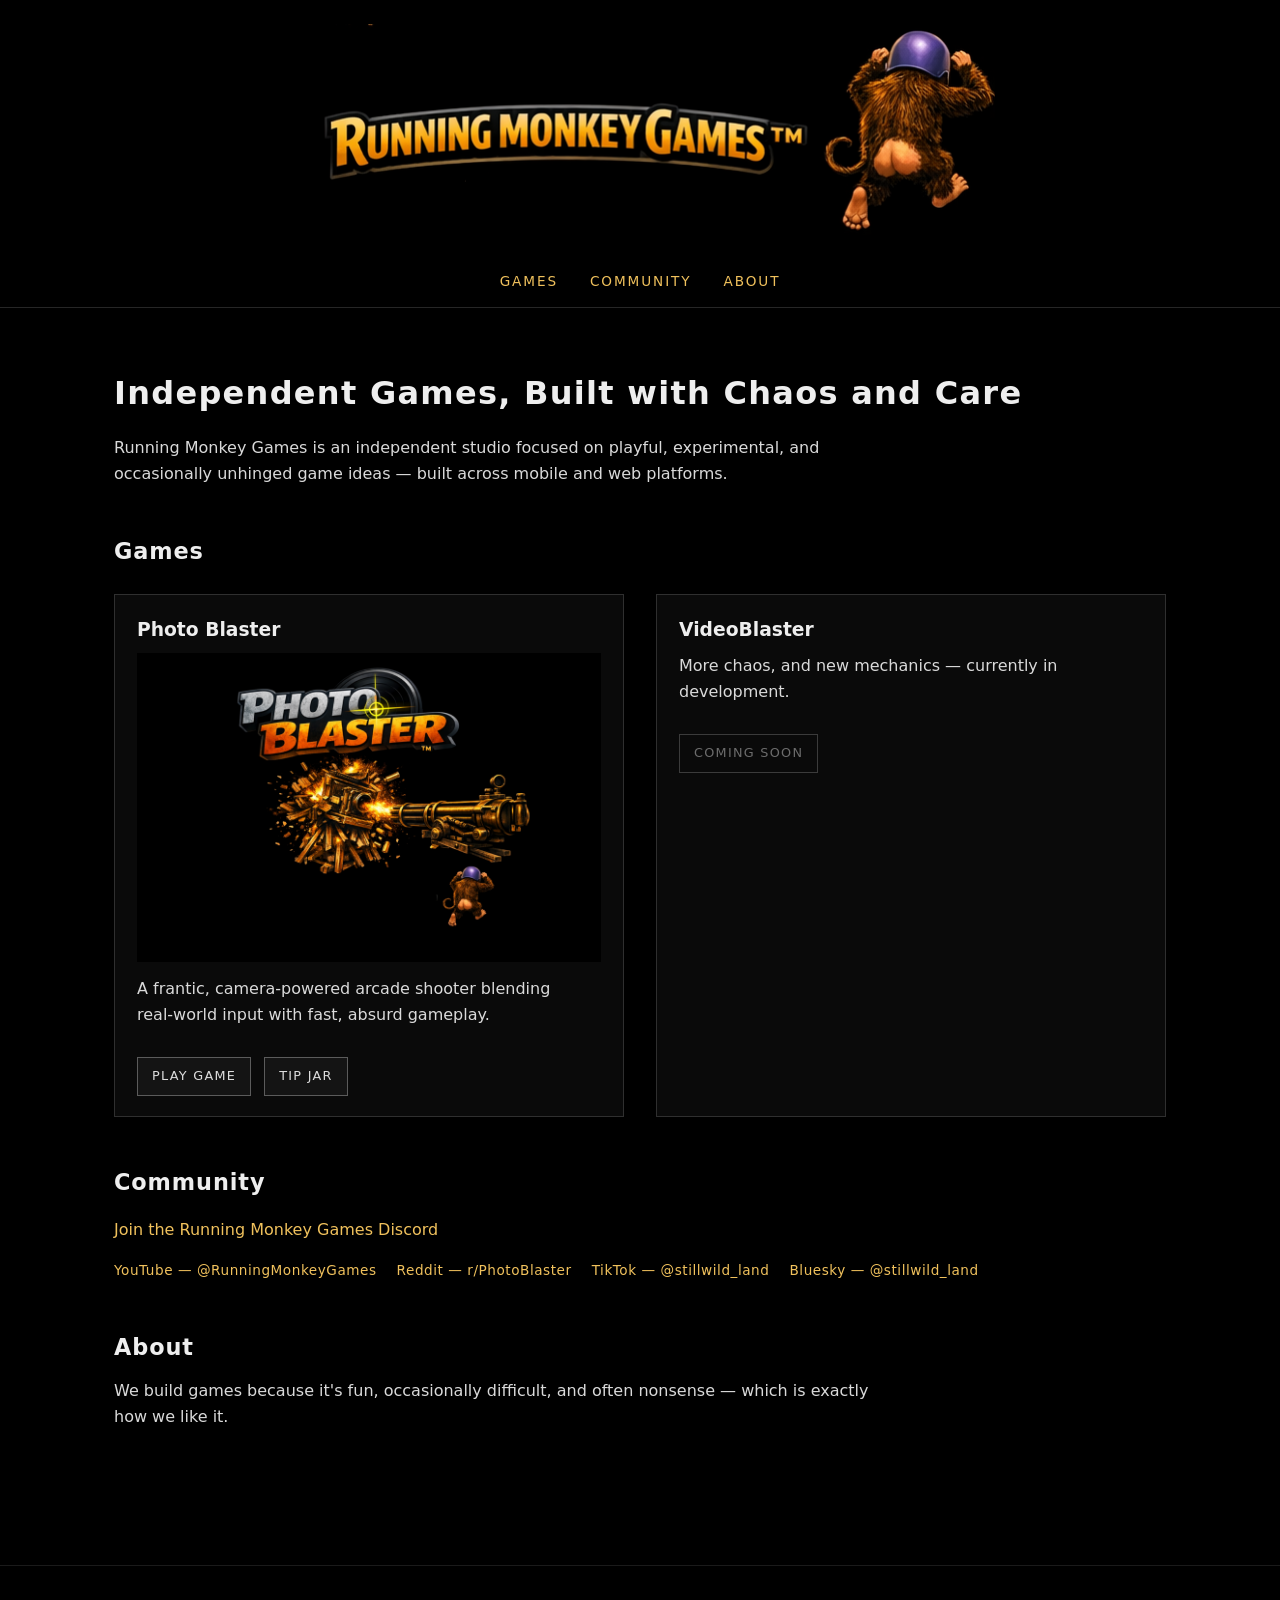
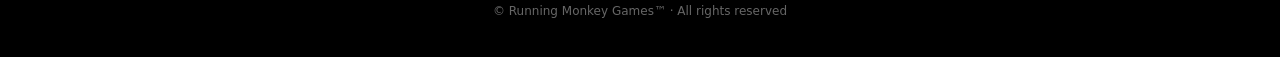
==== index.html @ 22b71bb3 "Update index.html" ====
<!DOCTYPE html>
<html lang="en">
<head>
  <meta charset="UTF-8">
  <title>Running Monkey Games</title>
  <meta name="viewport" content="width=device-width, initial-scale=1.0">

  <style>
    * {
      box-sizing: border-box;
      margin: 0;
      padding: 0;
    }

    body {
      background: #000;
      color: #eee;
      font-family: system-ui, Arial, sans-serif;
      line-height: 1.6;
    }

    a {
      color: #f0c15c;
      text-decoration: none;
    }

    a:hover {
      color: #ffd77f;
    }

    /* HEADER */
    header {
      display: flex;
      justify-content: center;
      padding: 24px 0 18px;
    }

    header img {
      max-width: 1200px;
      max-height: 220px;
      width: auto;
      height: auto;
      display: block;
    }

    /* NAV */
    nav {
      display: flex;
      justify-content: center;
      gap: 32px;
      padding: 14px 0;
      border-bottom: 1px solid rgba(255,255,255,0.15);
      font-size: 0.85rem;
      letter-spacing: 0.14em;
      text-transform: uppercase;
    }

    /* MAIN */
    main {
      max-width: 1100px;
      margin: 0 auto;
      padding: 60px 24px;
    }

    h1 {
      font-size: 2rem;
      margin-bottom: 16px;
      letter-spacing: 0.04em;
    }

    h2 {
      font-size: 1.4rem;
      margin-top: 48px;
      margin-bottom: 12px;
      letter-spacing: 0.04em;
    }

    p {
      max-width: 760px;
      color: rgba(255,255,255,0.85);
      margin-bottom: 16px;
    }

    /* GAME CARDS */
    .games {
      display: grid;
      grid-template-columns: repeat(auto-fit, minmax(260px, 1fr));
      gap: 32px;
      margin-top: 24px;
    }

    .card {
      border: 1px solid rgba(255,255,255,0.15);
      padding: 20px 22px;
      background: rgba(255,255,255,0.04);
    }

    .card h3 {
      margin-bottom: 8px;
    }

    /* GAME TITLE IMAGE */
    .card-title-img {
      width: 100%;
      height: auto;
      display: block;
      margin-bottom: 14px;
    }

    /* PLAY BUTTON */
    .play-btn {
      display: inline-flex;
      align-items: center;
      gap: 10px;
      padding: 10px 16px;
      margin-top: 14px;
      border: 1px solid rgba(255,255,255,0.45);
      background: rgba(255,255,255,0.06);
      color: #ffd77f;
      font-size: 0.85rem;
      letter-spacing: 0.1em;
      text-transform: uppercase;
      transition: background 0.2s, border-color 0.2s;
    }

    .play-btn:hover {
      background: rgba(255,255,255,0.12);
      border-color: rgba(255,215,120,0.8);
    }

    /* VIEW GAME PAGE BUTTON */
    .page-btn {
      display: inline-block;
      padding: 8px 14px;
      margin-top: 14px;
      margin-right: 8px;
      border: 1px solid rgba(255,255,255,0.3);
      background: rgba(255,255,255,0.04);
      color: #ddd;
      font-size: 0.8rem;
      letter-spacing: 0.1em;
      text-transform: uppercase;
      transition: background 0.2s;
    }

    .page-btn:hover {
      background: rgba(255,255,255,0.1);
      color: #fff;
    }

    /* COMING SOON TAG */
    .coming-soon {
      display: inline-block;
      padding: 8px 14px;
      margin-top: 14px;
      border: 1px solid rgba(255,255,255,0.2);
      color: rgba(255,255,255,0.4);
      font-size: 0.8rem;
      letter-spacing: 0.1em;
      text-transform: uppercase;
    }

    /* SOCIAL LINKS */
    .socials {
      display: flex;
      flex-wrap: wrap;
      gap: 20px;
      margin-top: 18px;
    }

    .socials a {
      font-size: 0.85rem;
      letter-spacing: 0.04em;
    }

    footer {
      border-top: 1px solid rgba(255,255,255,0.1);
      text-align: center;
      padding: 36px 20px;
      font-size: 0.75rem;
      color: rgba(255,255,255,0.4);
      margin-top: 60px;
    }

    @media (max-width: 640px) {
      header img {
        max-height: 140px;
      }
      nav {
        flex-wrap: wrap;
        gap: 18px;
      }
    }
  </style>
</head>

<body>

<header>
  <img src="RMG-logo.png" alt="Running Monkey Games">
</header>

<nav>
  <a href="#games">Games</a>
  <a href="#community">Community</a>
  <a href="#about">About</a>
</nav>

<main>

  <h1>Independent Games, Built with Chaos and Care</h1>

  <p>
    Running Monkey Games is an independent studio focused on playful,
    experimental, and occasionally unhinged game ideas — built across
    mobile and web platforms.
  </p>

  <section id="games">
    <h2>Games</h2>

    <div class="games">

      <div class="card">
        <h3>Photo Blaster</h3>
        <img class="card-title-img" src="games/photoblaster/PB-title.png" alt="Photo Blaster">
        <p>
          A frantic, camera‑powered arcade shooter blending real‑world
          input with fast, absurd gameplay.
        </p>
        <a class="page-btn" href="games/photoblaster/index.html">Play Game</a>
        <a class="page-btn" href="buy/buy.html">Tip Jar</a>
      </div>

      <div class="card">
        <h3>VideoBlaster</h3>
        <p>
          More chaos, and new mechanics — currently in
          development.
        </p>
        <span class="coming-soon">Coming Soon</span>
      </div>

    </div>
  </section>

  <section id="community">
    <h2>Community</h2>
    <p>
       
    </p>
    <p>
      <a href="https://discord.gg/tvAQWqPv">Join the Running Monkey Games Discord</a>
    </p>
    <div class="socials">
      <a href="https://youtube.com/@RunningMonkeyGames">YouTube — @RunningMonkeyGames</a>
      <a href="https://reddit.com/r/PhotoBlaster">Reddit — r/PhotoBlaster</a>
      <a href="https://tiktok.com/@stillwild_land">TikTok — @stillwild_land</a>
      <a href="https://bsky.app/profile/stillwild_land">Bluesky — @stillwild_land</a>
    </div>
  </section>

  <section id="about">
    <h2>About</h2>
    <p>
      We build games because it's fun, occasionally difficult,
      and often nonsense — which is exactly how we like it.
    </p>
  </section>

</main>

<footer>
  © Running Monkey Games™ · All rights reserved
</footer>

</body>
</html>
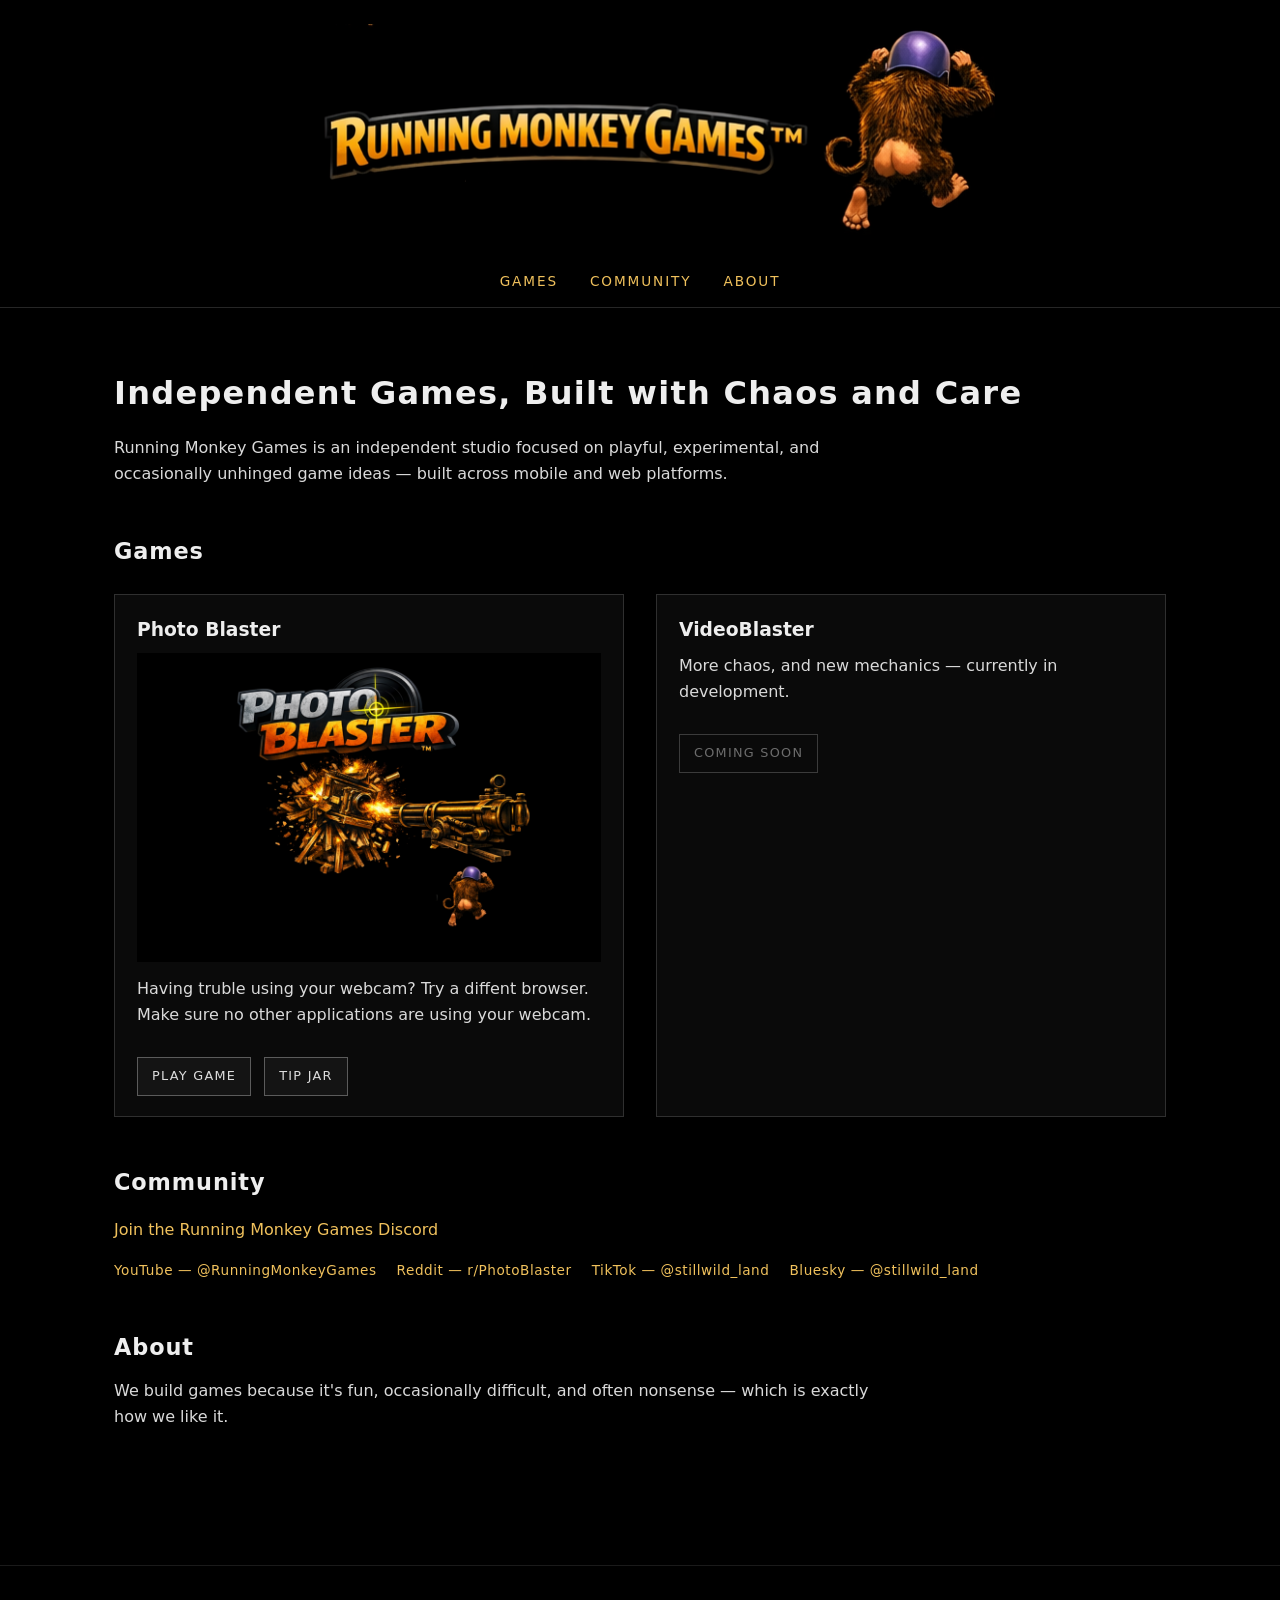
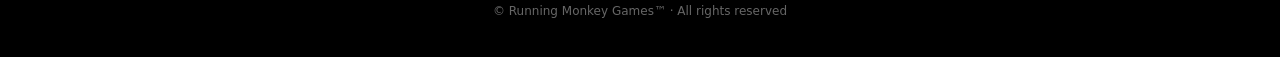
==== commit f30b7c7d: "Update index.html" ====
--- a/index.html
+++ b/index.html
@@ -225,8 +225,8 @@
         <h3>Photo Blaster</h3>
         <img class="card-title-img" src="games/photoblaster/PB-title.png" alt="Photo Blaster">
         <p>
-          A frantic, camera‑powered arcade shooter blending real‑world
-          input with fast, absurd gameplay.
+          Having truble using your webcam? Try a diffent browser.
+          Make sure no other applications are using your webcam.
         </p>
         <a class="page-btn" href="games/photoblaster/index.html">Play Game</a>
         <a class="page-btn" href="buy/buy.html">Tip Jar</a>
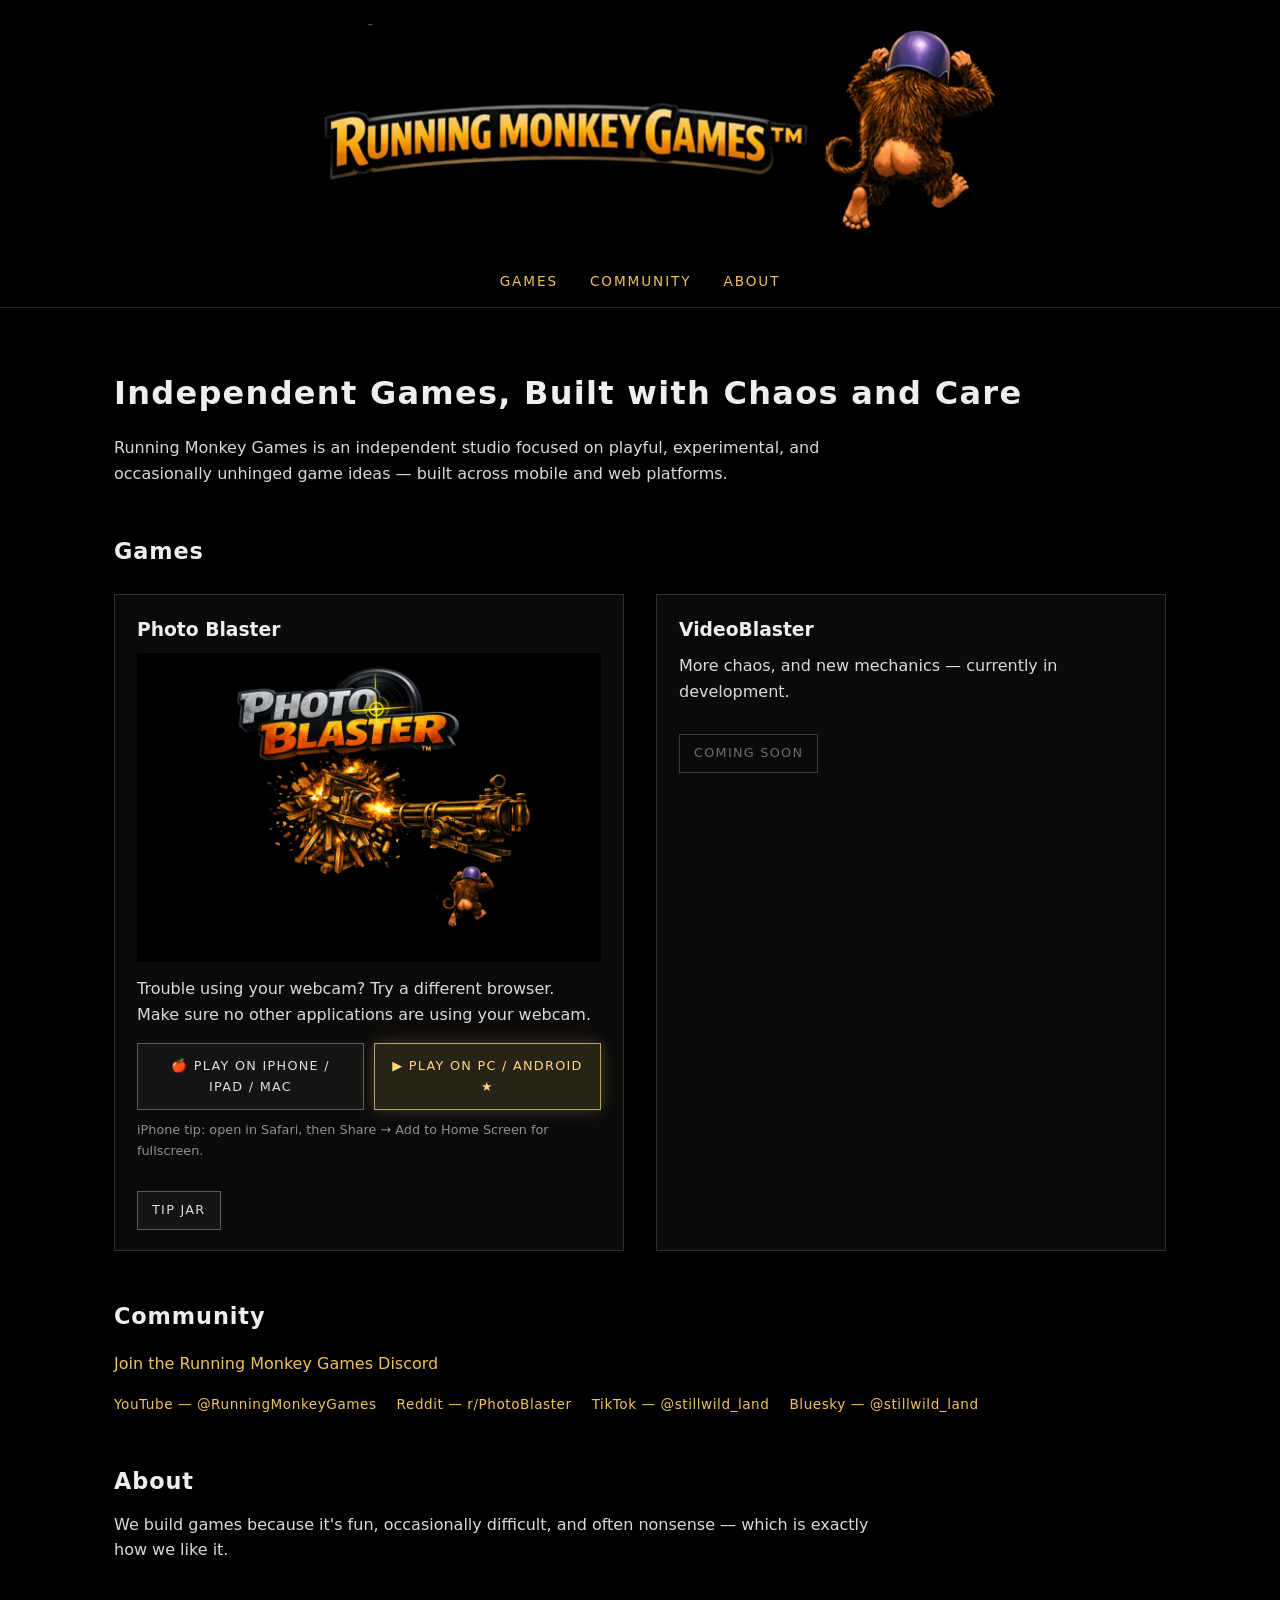
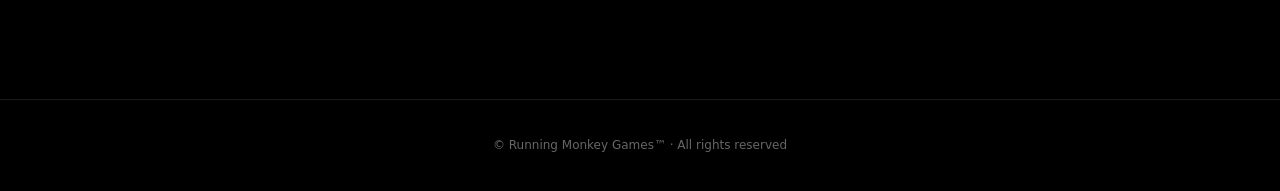
==== commit bb244334: "Add responsive play buttons for different platforms" ====
--- a/index.html
+++ b/index.html
@@ -55,9 +55,45 @@
       text-transform: uppercase;
     }
 
+    /* PAGE LAYOUT WRAPPER (main content + side ad rails) */
+    .page-body {
+      display: flex;
+      justify-content: center;
+      align-items: flex-start;
+      gap: 24px;
+      width: 100%;
+    }
+
+    /* SIDE AD RAILS */
+    .ad-rail {
+      flex: 0 0 300px;
+      width: 300px;
+      min-height: 600px;
+      display: none; /* hidden by default, shown at wide breakpoint below */
+      position: sticky;
+      top: 24px;
+      align-items: center;
+      justify-content: center;
+      border: 1px dashed rgba(255,255,255,0.15);
+      color: rgba(255,255,255,0.25);
+      font-size: 0.7rem;
+      letter-spacing: 0.08em;
+      text-transform: uppercase;
+      text-align: center;
+      padding: 8px;
+    }
+
+    /* Only show rails when there's enough room: main (1100) + padding + 2x300 + gaps */
+    @media (min-width: 1780px) {
+      .ad-rail {
+        display: flex;
+      }
+    }
+
     /* MAIN */
     main {
       max-width: 1100px;
+      width: 100%;
       margin: 0 auto;
       padding: 60px 24px;
     }
@@ -148,6 +184,38 @@
       color: #fff;
     }
 
+    /* PLATFORM PLAY BUTTONS (Apple / everyone else) */
+    .play-row {
+      display: flex;
+      flex-wrap: wrap;
+      gap: 10px;
+      margin-top: 14px;
+    }
+
+    .play-row .page-btn {
+      margin: 0;
+      flex: 1 1 160px;
+      text-align: center;
+      padding: 12px 14px;
+    }
+
+    .page-btn.primary {
+      color: #ffd77f;
+      border-color: rgba(255,215,120,0.7);
+      background: rgba(255,215,120,0.12);
+      box-shadow: 0 0 14px rgba(255,215,120,0.25);
+    }
+
+    .page-btn.primary::after {
+      content: " \2605";
+    }
+
+    .play-note {
+      font-size: 0.8rem;
+      color: rgba(255,255,255,0.55);
+      margin-top: 10px;
+    }
+
     /* COMING SOON TAG */
     .coming-soon {
       display: inline-block;
@@ -192,6 +260,8 @@
       }
     }
   </style>
+  <script async src="https://pagead2.googlesyndication.com/pagead/js/adsbygoogle.js?client=ca-pub-3377652388961369"
+          crossorigin="anonymous"></script>
 </head>
 
 <body>
@@ -206,73 +276,117 @@
   <a href="#about">About</a>
 </nav>
 
-<main>
-
-  <h1>Independent Games, Built with Chaos and Care</h1>
-
-  <p>
-    Running Monkey Games is an independent studio focused on playful,
-    experimental, and occasionally unhinged game ideas — built across
-    mobile and web platforms.
-  </p>
-
-  <section id="games">
-    <h2>Games</h2>
-
-    <div class="games">
-
-      <div class="card">
-        <h3>Photo Blaster</h3>
-        <img class="card-title-img" src="games/photoblaster/PB-title.png" alt="Photo Blaster">
-        <p>
-          Having truble using your webcam? Try a diffent browser.
-          Make sure no other applications are using your webcam.
-        </p>
-        <a class="page-btn" href="games/photoblaster/index.html">Play Game</a>
-        <a class="page-btn" href="buy/buy.html">Tip Jar</a>
+<div class="page-body">
+
+  <!-- LEFT AD RAIL -->
+  <div class="ad-rail" id="ad-rail-left">
+    <!-- sky scrapper 02 -->
+    <ins class="adsbygoogle"
+         style="display:block"
+         data-ad-client="ca-pub-3377652388961369"
+         data-ad-slot="3516292884"
+         data-ad-format="auto"
+         data-full-width-responsive="true"></ins>
+    <script>
+      (adsbygoogle = window.adsbygoogle || []).push({});
+    </script>
+  </div>
+
+  <main>
+
+    <h1>Independent Games, Built with Chaos and Care</h1>
+
+    <p>
+      Running Monkey Games is an independent studio focused on playful,
+      experimental, and occasionally unhinged game ideas — built across
+      mobile and web platforms.
+    </p>
+
+    <section id="games">
+      <h2>Games</h2>
+
+      <div class="games">
+
+        <div class="card">
+          <h3>Photo Blaster</h3>
+          <img class="card-title-img" src="games/photoblaster/PB-title.png" alt="Photo Blaster">
+          <p>
+            Trouble using your webcam? Try a different browser.
+            Make sure no other applications are using your webcam.
+          </p>
+
+          <div class="play-row">
+            <a class="page-btn" id="btn-apple" href="games/photoblaster-safari/index.html">🍎 Play on iPhone / iPad / Mac</a>
+            <a class="page-btn" id="btn-other" href="games/photoblaster/index.html">▶ Play on PC / Android</a>
+          </div>
+          <p class="play-note">iPhone tip: open in Safari, then Share → Add to Home Screen for fullscreen.</p>
+
+          <a class="page-btn" href="buy/buy.html">Tip Jar</a>
+        </div>
+
+        <div class="card">
+          <h3>VideoBlaster</h3>
+          <p>
+            More chaos, and new mechanics — currently in
+            development.
+          </p>
+          <span class="coming-soon">Coming Soon</span>
+        </div>
+
       </div>
-
-      <div class="card">
-        <h3>VideoBlaster</h3>
-        <p>
-          More chaos, and new mechanics — currently in
-          development.
-        </p>
-        <span class="coming-soon">Coming Soon</span>
+    </section>
+
+    <section id="community">
+      <h2>Community</h2>
+      <p>
+         
+      </p>
+      <p>
+        <a href="https://discord.gg/tvAQWqPv">Join the Running Monkey Games Discord</a>
+      </p>
+      <div class="socials">
+        <a href="https://youtube.com/@RunningMonkeyGames">YouTube — @RunningMonkeyGames</a>
+        <a href="https://reddit.com/r/PhotoBlaster">Reddit — r/PhotoBlaster</a>
+        <a href="https://tiktok.com/@stillwild_land">TikTok — @stillwild_land</a>
+        <a href="https://bsky.app/profile/stillwild_land">Bluesky — @stillwild_land</a>
       </div>
-
-    </div>
-  </section>
-
-  <section id="community">
-    <h2>Community</h2>
-    <p>
-       
-    </p>
-    <p>
-      <a href="https://discord.gg/tvAQWqPv">Join the Running Monkey Games Discord</a>
-    </p>
-    <div class="socials">
-      <a href="https://youtube.com/@RunningMonkeyGames">YouTube — @RunningMonkeyGames</a>
-      <a href="https://reddit.com/r/PhotoBlaster">Reddit — r/PhotoBlaster</a>
-      <a href="https://tiktok.com/@stillwild_land">TikTok — @stillwild_land</a>
-      <a href="https://bsky.app/profile/stillwild_land">Bluesky — @stillwild_land</a>
-    </div>
-  </section>
-
-  <section id="about">
-    <h2>About</h2>
-    <p>
-      We build games because it's fun, occasionally difficult,
-      and often nonsense — which is exactly how we like it.
-    </p>
-  </section>
-
-</main>
+    </section>
+
+    <section id="about">
+      <h2>About</h2>
+      <p>
+        We build games because it's fun, occasionally difficult,
+        and often nonsense — which is exactly how we like it.
+      </p>
+    </section>
+
+  </main>
+
+  <!-- RIGHT AD RAIL -->
+  <div class="ad-rail" id="ad-rail-right">
+    <!-- sky scrapper 02 (same unit, reused) -->
+    <ins class="adsbygoogle"
+         style="display:block"
+         data-ad-client="ca-pub-3377652388961369"
+         data-ad-slot="3516292884"
+         data-ad-format="auto"
+         data-full-width-responsive="true"></ins>
+    <script>
+      (adsbygoogle = window.adsbygoogle || []).push({});
+    </script>
+  </div>
+
+</div>
 
 <footer>
   © Running Monkey Games™ · All rights reserved
 </footer>
 
+<script>
+  // Highlight the best-fit play button for the visitor's device
+  var isApple = /iPhone|iPad|iPod|Macintosh/.test(navigator.userAgent);
+  document.getElementById(isApple ? "btn-apple" : "btn-other").classList.add("primary");
+</script>
+
 </body>
 </html>
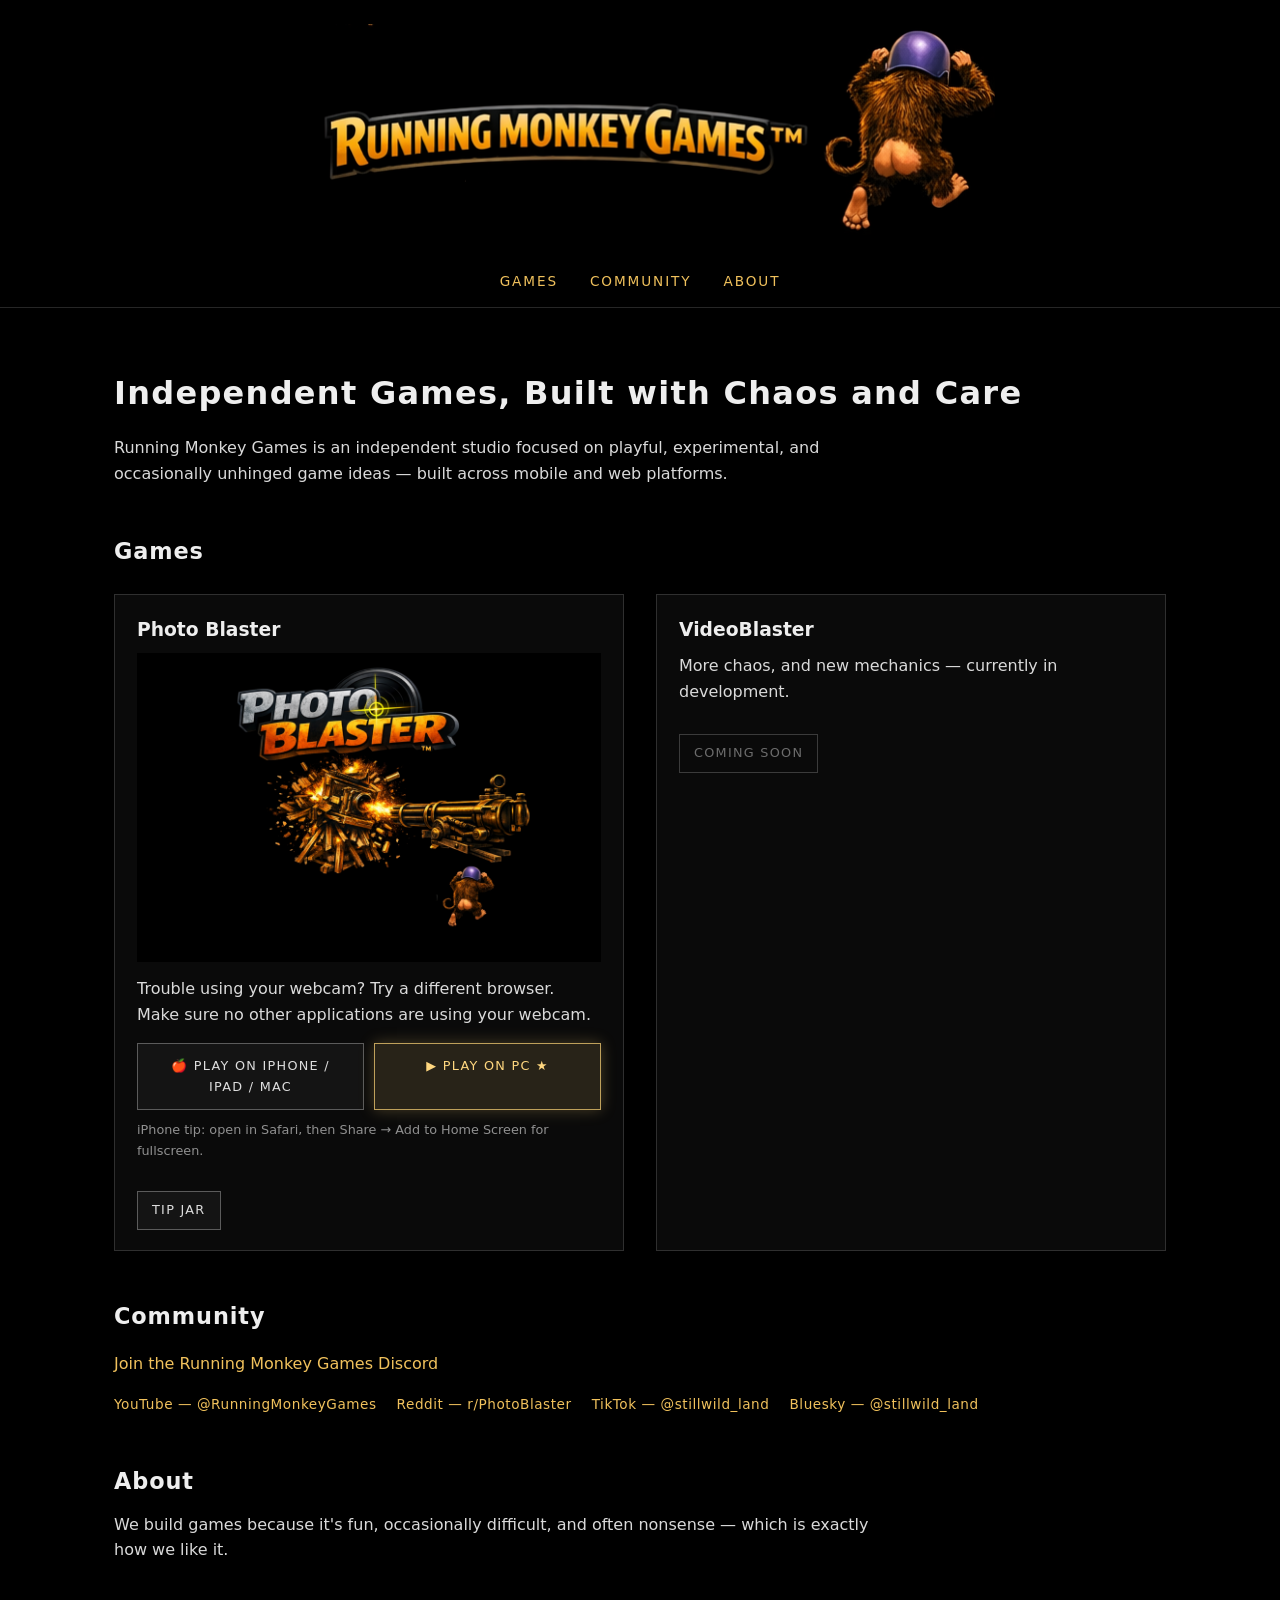
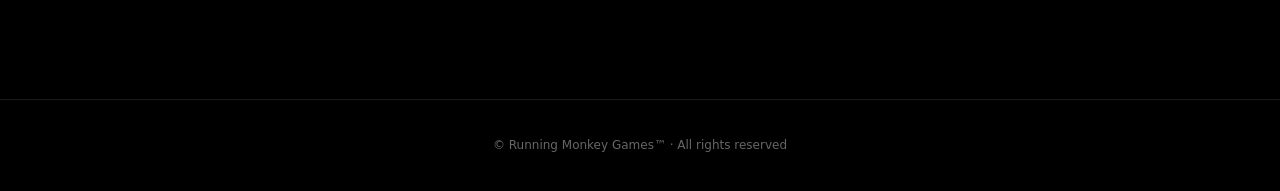
==== commit 9f97e3d4: "Update index.html" ====
--- a/index.html
+++ b/index.html
@@ -317,7 +317,7 @@
 
           <div class="play-row">
             <a class="page-btn" id="btn-apple" href="games/photoblaster-safari/index.html">🍎 Play on iPhone / iPad / Mac</a>
-            <a class="page-btn" id="btn-other" href="games/photoblaster/index.html">▶ Play on PC / Android</a>
+            <a class="page-btn" id="btn-other" href="games/photoblaster/index.html">▶ Play on PC</a>
           </div>
           <p class="play-note">iPhone tip: open in Safari, then Share → Add to Home Screen for fullscreen.</p>
 
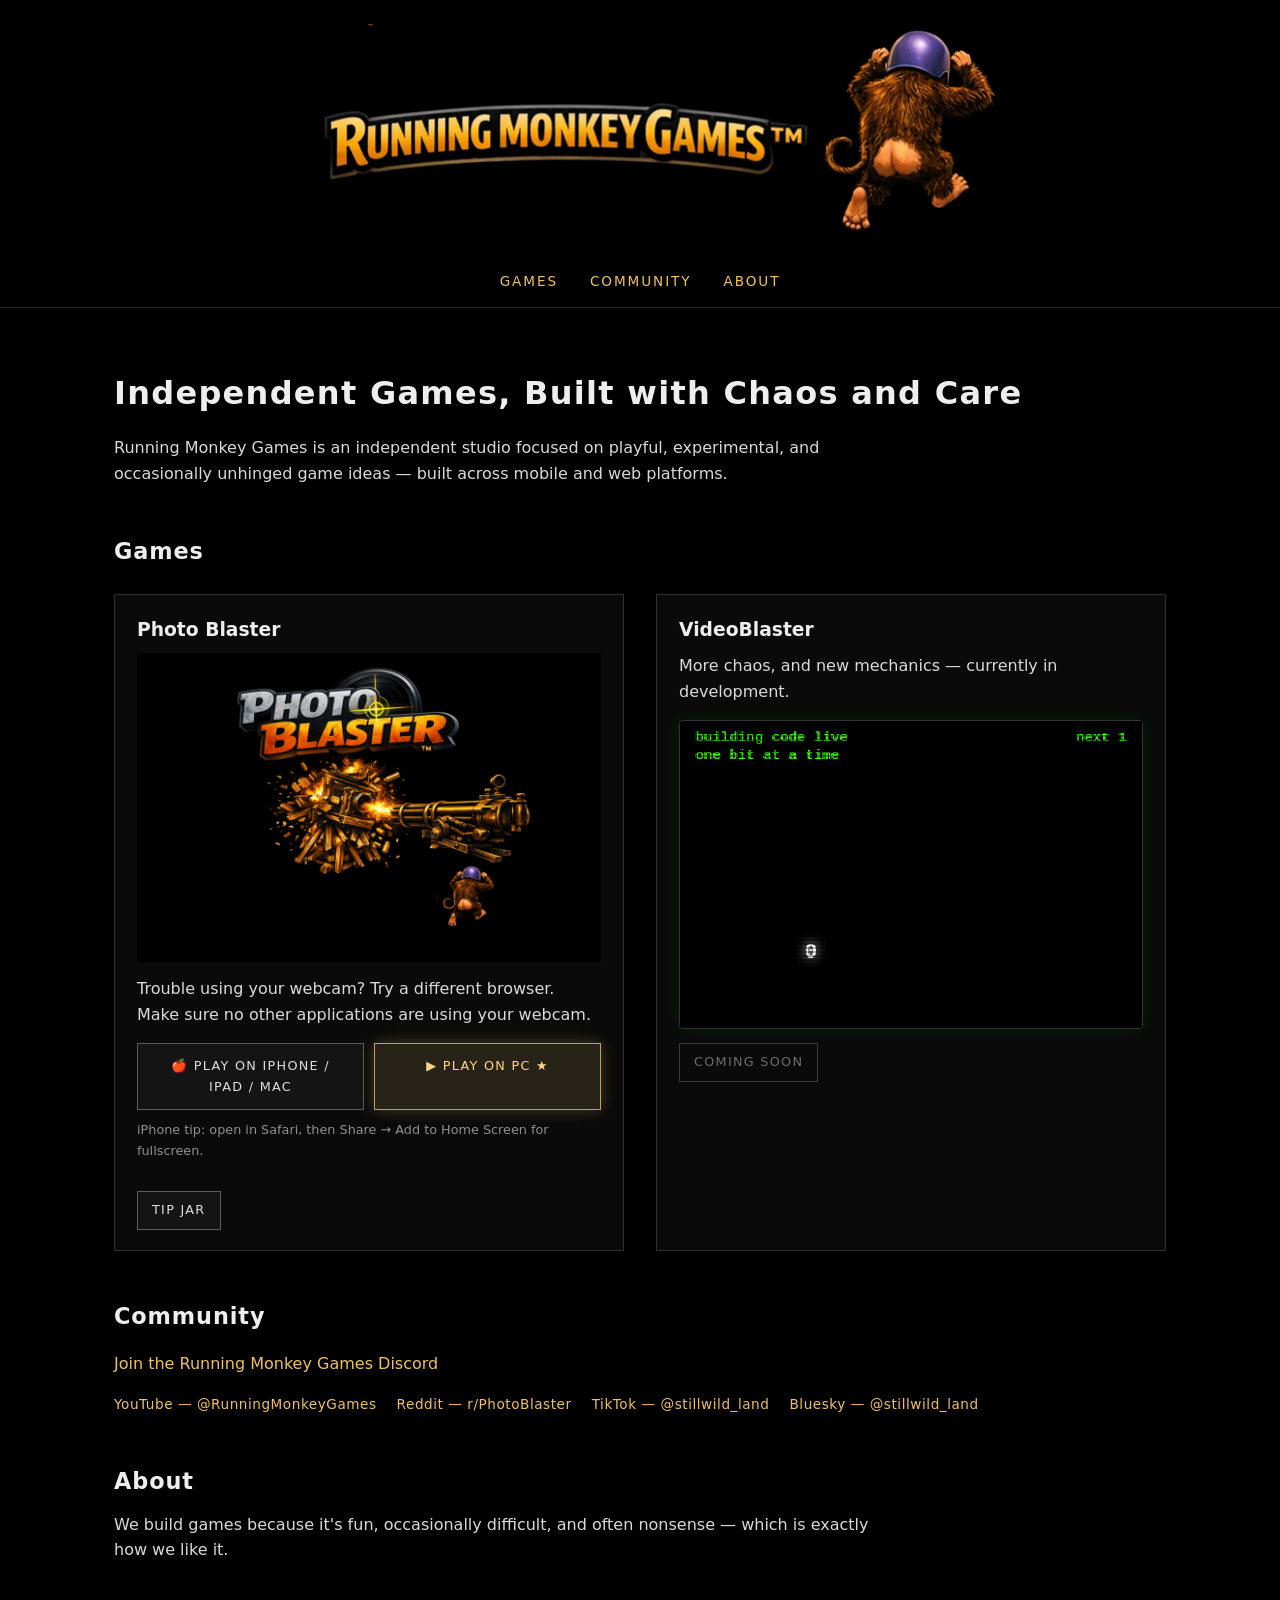
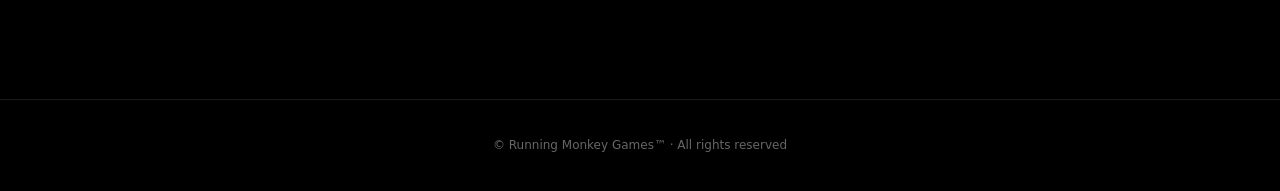
==== commit 55c1d701: "Implement VideoBlaster binary animation in index.html Added VideoBlaster binary animation with canva" ====
--- a/index.html
+++ b/index.html
@@ -216,6 +216,36 @@
       margin-top: 10px;
     }
 
+
+    /* VIDEOBLASTER BINARY ANIMATION */
+    .vb-anim {
+      position: relative;
+      width: 100%;
+      max-width: 520px;
+      aspect-ratio: 3 / 2;
+      margin-top: 14px;
+      background: #000;
+      border: 1px solid #333;
+      border-radius: 4px;
+      box-shadow: 0 0 15px rgba(0, 255, 0, 0.1);
+      overflow: hidden;
+    }
+
+    .vb-anim canvas {
+      display: block;
+      width: 100%;
+      height: 100%;
+      image-rendering: pixelated;
+    }
+
+    .vb-anim .scanlines {
+      position: absolute;
+      inset: 0;
+      background: linear-gradient(rgba(18,16,16,0) 50%, rgba(0,0,0,0.3) 50%);
+      background-size: 100% 4px;
+      pointer-events: none;
+    }
+
     /* COMING SOON TAG */
     .coming-soon {
       display: inline-block;
@@ -330,6 +360,12 @@
             More chaos, and new mechanics — currently in
             development.
           </p>
+
+          <div class="vb-anim">
+            <canvas id="vbCanvas" width="360" height="240"></canvas>
+            <div class="scanlines"></div>
+          </div>
+
           <span class="coming-soon">Coming Soon</span>
         </div>
 
@@ -388,5 +424,175 @@
   document.getElementById(isApple ? "btn-apple" : "btn-other").classList.add("primary");
 </script>
 
+<script>
+// VideoBlaster "building code one bit at a time" animation
+(function () {
+  const canvas = document.getElementById('vbCanvas');
+  if (!canvas) return;
+  const ctx = canvas.getContext('2d');
+
+  const COLS = 8, ROWS = 11, CELL_W = 26, CELL_H = 16;
+  const OFFSET_X = (canvas.width - (COLS * CELL_W)) / 2;
+  const OFFSET_Y = 45;
+  const COLOR = "#33ff00", BG_COLOR = "#000000";
+  const FALLING_COLOR = "#ffffff", ERROR_COLOR = "#ff3333";
+  const DROP_SPEED = 0.2, MOVE_SPEED = 0.25;
+
+  const MESSAGE = "RUNNING MONKEY GAMES: BUILT WITH CHAOS AND CARE. ";
+  const fullBinaryString = MESSAGE.split('').map(c => c.charCodeAt(0).toString(2).padStart(8, '0')).join('');
+  let binaryIndex = 0;
+  function getNextBit() {
+    if (binaryIndex >= fullBinaryString.length) binaryIndex = 0;
+    return fullBinaryString[binaryIndex++];
+  }
+
+  let grid = [], activeBit = null, nextBit = getNextBit();
+  let totalCompletedRows = 0, isLocked = false, lockTimer = 0;
+  let isDropping = false, dropTimer = 0;
+
+  function initGrid() {
+    grid = [];
+    for (let y = 0; y < ROWS; y++) grid.push(new Array(COLS).fill(null));
+    activeBit = null; totalCompletedRows = 0;
+    isLocked = false; lockTimer = 0; isDropping = false;
+  }
+
+  function getTargetSlot() {
+    const availableRows = [];
+    for (let y = ROWS - 1; y >= 0; y--) if (grid[y].includes(null)) availableRows.push(y);
+    if (availableRows.length === 0) return null;
+    const targetY = Math.random() < 0.75
+      ? availableRows[0]
+      : availableRows[Math.floor(Math.random() * availableRows.length)];
+    let targetX = 0;
+    for (let x = 0; x < COLS; x++) if (grid[targetY][x] === null) { targetX = x; break; }
+    return { x: targetX, y: targetY };
+  }
+
+  function spawnBit() {
+    if (activeBit || isLocked || isDropping) return;
+    const target = getTargetSlot();
+    if (target) {
+      activeBit = { char: nextBit, x: COLS - 1, y: 0, targetX: target.x, targetY: target.y, state: 'down' };
+      nextBit = getNextBit();
+    }
+  }
+
+  function update() {
+    if (isLocked) {
+      if (++lockTimer > 90) { isLocked = false; lockTimer = 0; }
+      return;
+    }
+    if (isDropping) {
+      if (--dropTimer <= 0) {
+        grid.pop();
+        grid.unshift(new Array(COLS).fill(null));
+        isDropping = false;
+        if (totalCompletedRows > 0 && totalCompletedRows % 3 === 0) { isLocked = true; lockTimer = 0; }
+      }
+      return;
+    }
+    if (!activeBit) spawnBit();
+    if (activeBit) {
+      if (activeBit.state === 'down') {
+        activeBit.y += DROP_SPEED;
+        if (activeBit.y >= activeBit.targetY) { activeBit.y = activeBit.targetY; activeBit.state = 'left'; }
+      } else {
+        activeBit.x -= MOVE_SPEED;
+        if (activeBit.x <= activeBit.targetX) {
+          activeBit.x = activeBit.targetX;
+          grid[activeBit.targetY][activeBit.targetX] = activeBit.char;
+          const landedY = activeBit.targetY;
+          activeBit = null;
+          checkRowCompletion(landedY);
+        }
+      }
+    }
+  }
+
+  function checkRowCompletion(landedY) {
+    if (!grid[landedY].includes(null)) {
+      totalCompletedRows++;
+      if (landedY === ROWS - 1) {
+        isDropping = true; dropTimer = 20;
+      } else if (totalCompletedRows > 0 && totalCompletedRows % 3 === 0) {
+        isLocked = true; lockTimer = 0;
+      }
+    }
+  }
+
+  function draw() {
+    ctx.fillStyle = BG_COLOR;
+    ctx.fillRect(0, 0, canvas.width, canvas.height);
+
+    ctx.fillStyle = COLOR;
+    ctx.font = "bold 11px 'Courier New', Courier, monospace";
+    ctx.textBaseline = "alphabetic";
+    ctx.textAlign = "left";
+    ctx.fillText("building code live", 12, 16);
+    ctx.fillText("one bit at a time", 12, 30);
+    ctx.textAlign = "right";
+    ctx.fillText("next " + nextBit, canvas.width - 12, 16);
+
+    ctx.font = "bold 16px 'Courier New', Courier, monospace";
+    ctx.textAlign = "center";
+    ctx.textBaseline = "middle";
+
+    for (let y = 0; y < ROWS; y++) {
+      for (let x = 0; x < COLS; x++) {
+        const ch = grid[y][x];
+        if (ch === null) continue;
+        let color = COLOR, glow = 2;
+        if (isDropping && y === ROWS - 1) {
+          color = (Math.floor(dropTimer / 4) % 2 === 0) ? "#ffffff" : "#ff0000";
+          glow = 8;
+        }
+        ctx.fillStyle = color; ctx.shadowBlur = glow; ctx.shadowColor = color;
+        ctx.fillText(ch, x * CELL_W + CELL_W / 2 + OFFSET_X, y * CELL_H + CELL_H / 2 + OFFSET_Y);
+        ctx.shadowBlur = 0;
+      }
+    }
+
+    if (activeBit) {
+      ctx.fillStyle = FALLING_COLOR; ctx.shadowBlur = 8; ctx.shadowColor = FALLING_COLOR;
+      ctx.fillText(activeBit.char,
+        activeBit.x * CELL_W + CELL_W / 2 + OFFSET_X,
+        activeBit.y * CELL_H + CELL_H / 2 + OFFSET_Y);
+      ctx.shadowBlur = 0;
+    }
+
+    if (isLocked && Math.floor(lockTimer / 5) % 2 === 0) {
+      ctx.fillStyle = "rgba(255, 0, 0, 0.2)";
+      ctx.fillRect(0, 0, canvas.width, canvas.height);
+      ctx.fillStyle = ERROR_COLOR;
+      ctx.textAlign = "center";
+      ctx.font = "bold 16px 'Courier New', Courier, monospace";
+      ctx.fillText("SYSTEM GLITCH", canvas.width / 2, canvas.height / 2 - 5);
+      ctx.font = "bold 11px 'Courier New', Courier, monospace";
+      ctx.fillText("RECOVERING...", canvas.width / 2, canvas.height / 2 + 15);
+    }
+  }
+
+  // Only animate while the card is on screen (saves battery / CPU)
+  let running = false;
+  function loop() {
+    if (!running) return;
+    update(); draw();
+    requestAnimationFrame(loop);
+  }
+  initGrid();
+  draw();
+  if ('IntersectionObserver' in window) {
+    new IntersectionObserver(function (entries) {
+      const vis = entries[0].isIntersecting;
+      if (vis && !running) { running = true; loop(); }
+      else if (!vis) running = false;
+    }).observe(canvas);
+  } else {
+    running = true; loop();
+  }
+})();
+</script>
+
 </body>
 </html>
